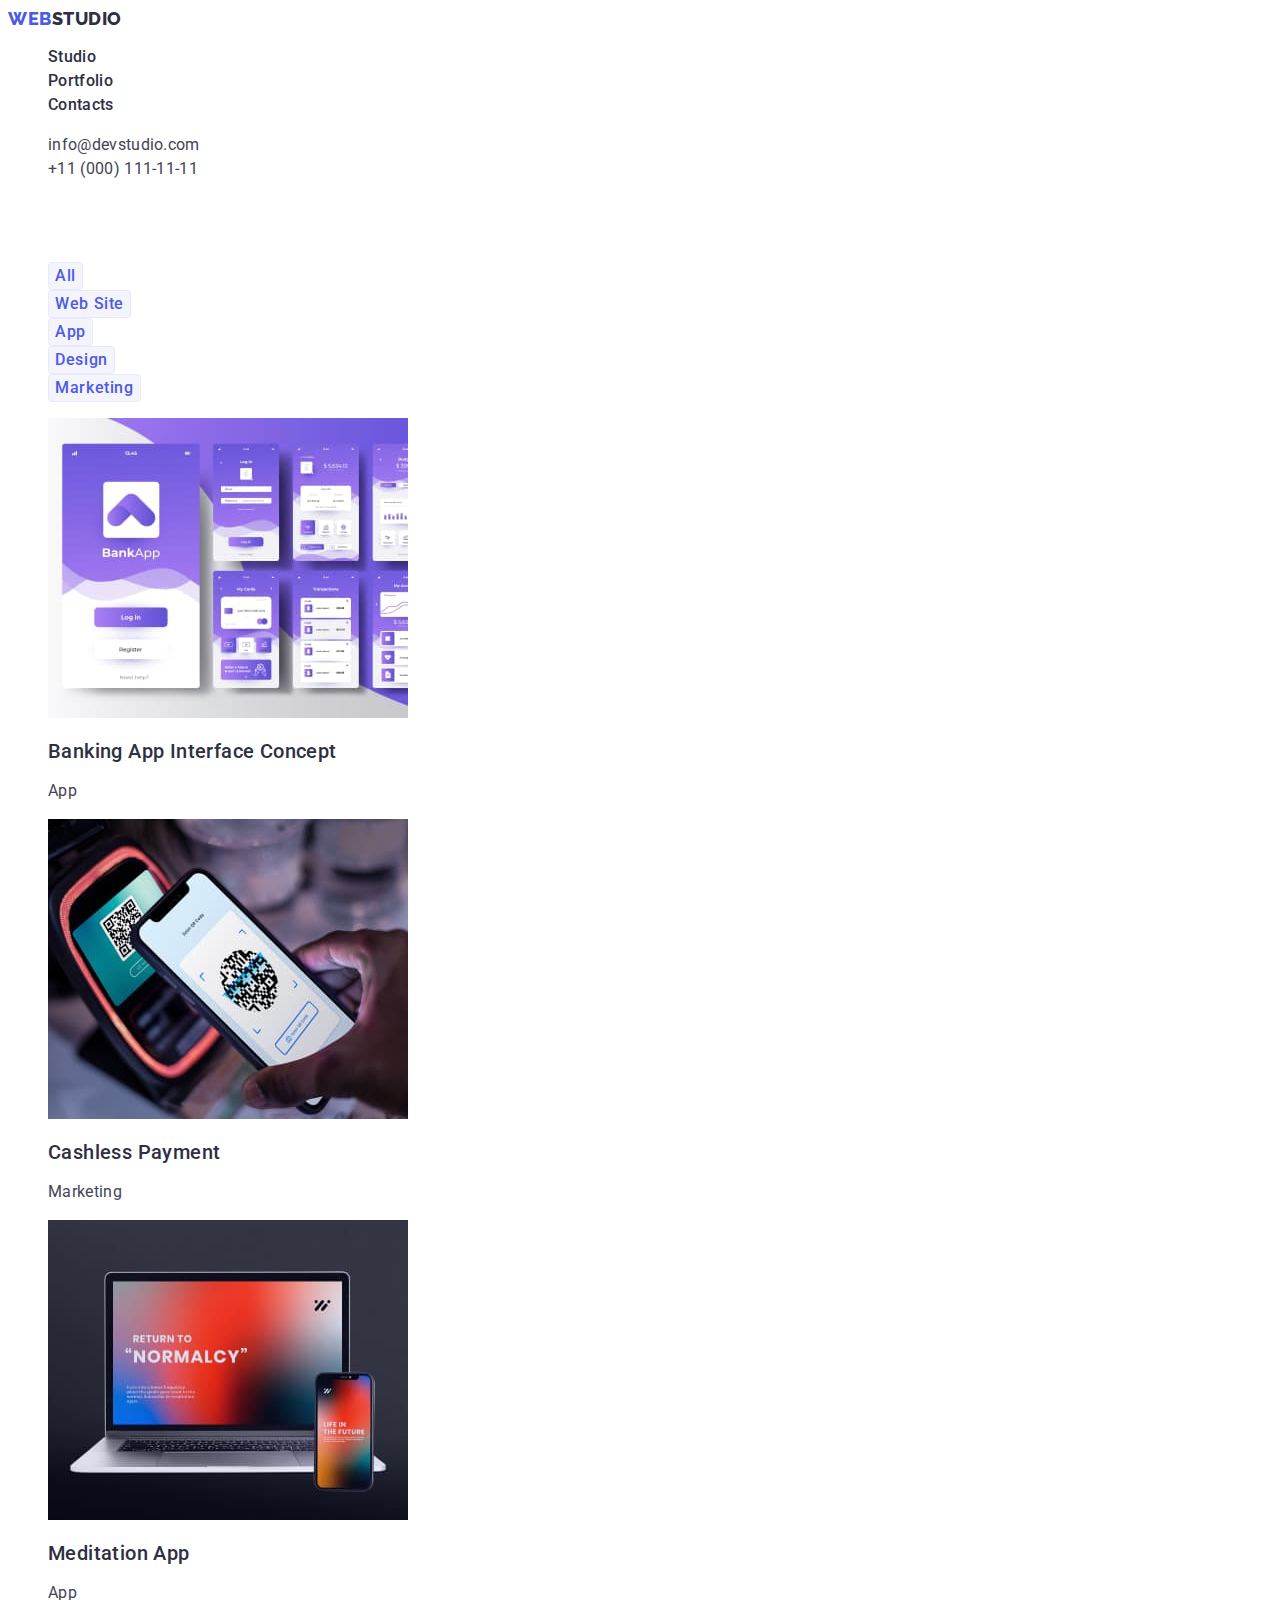
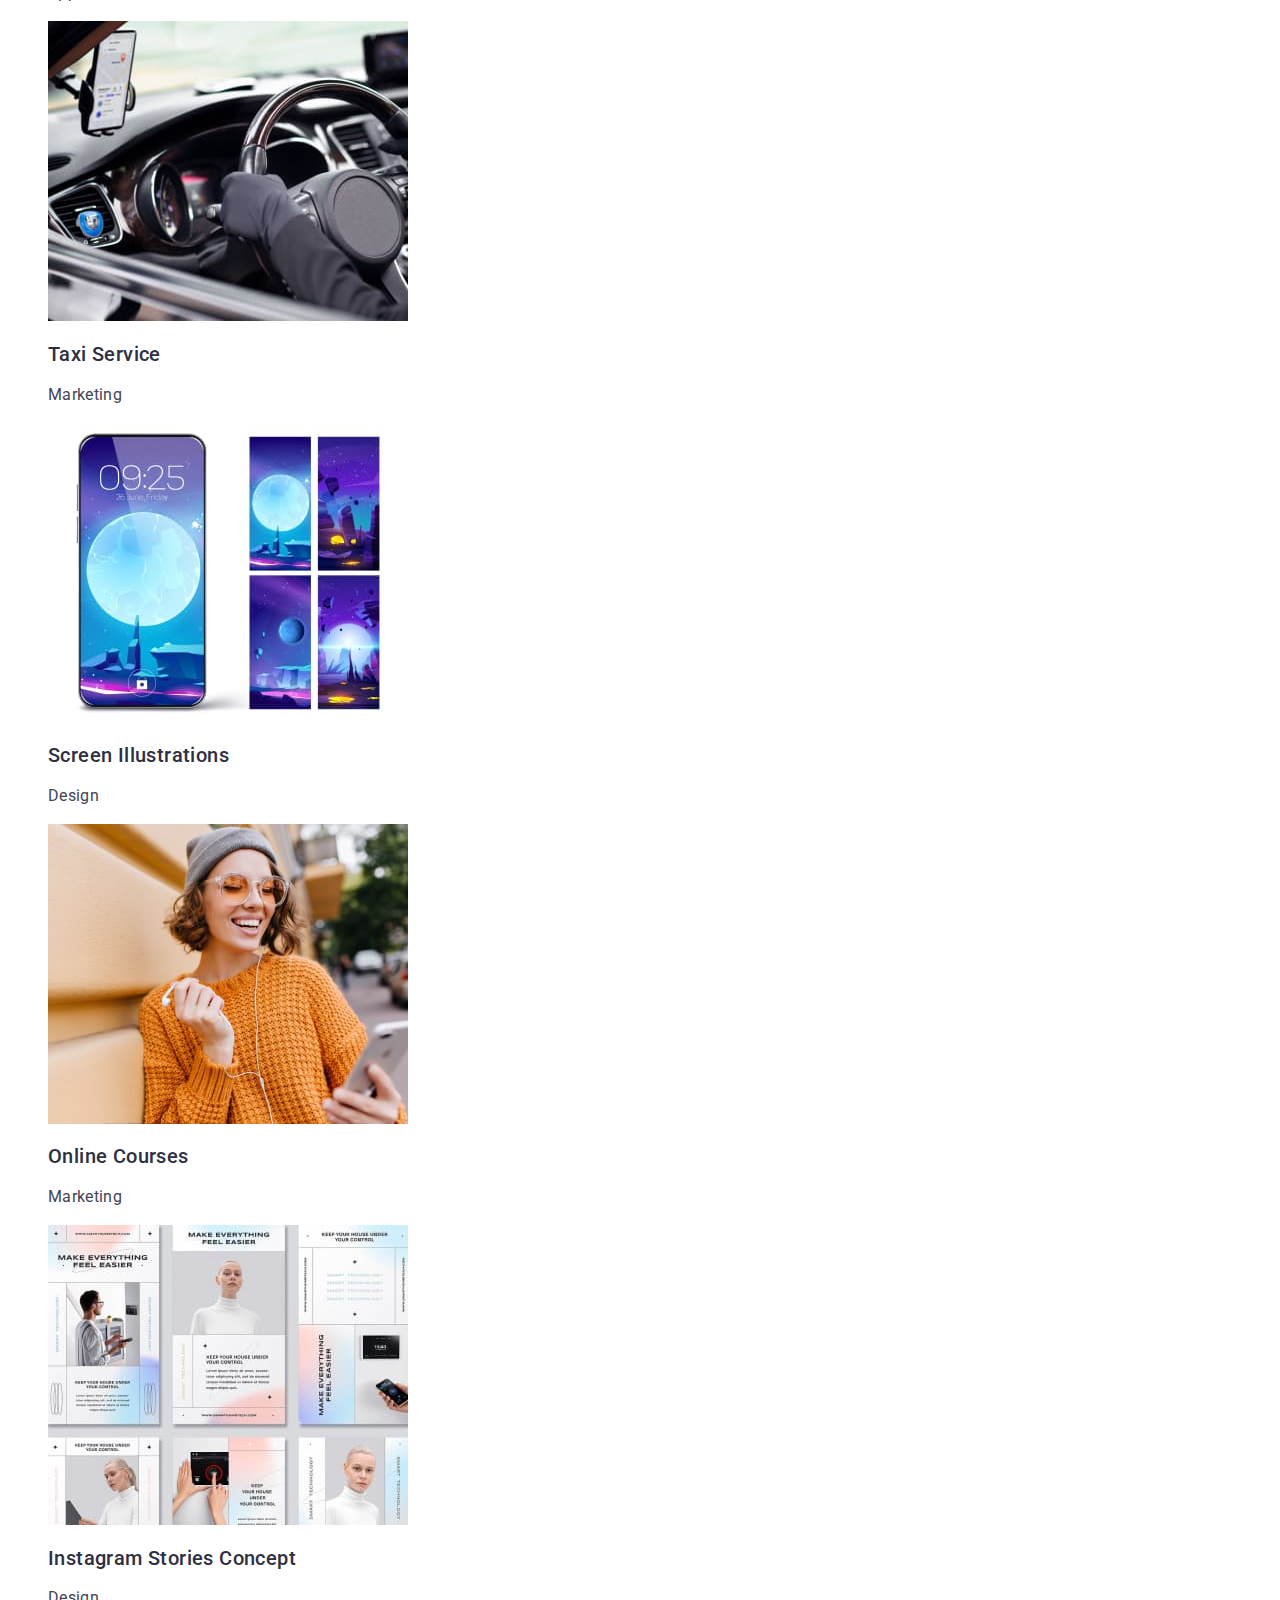
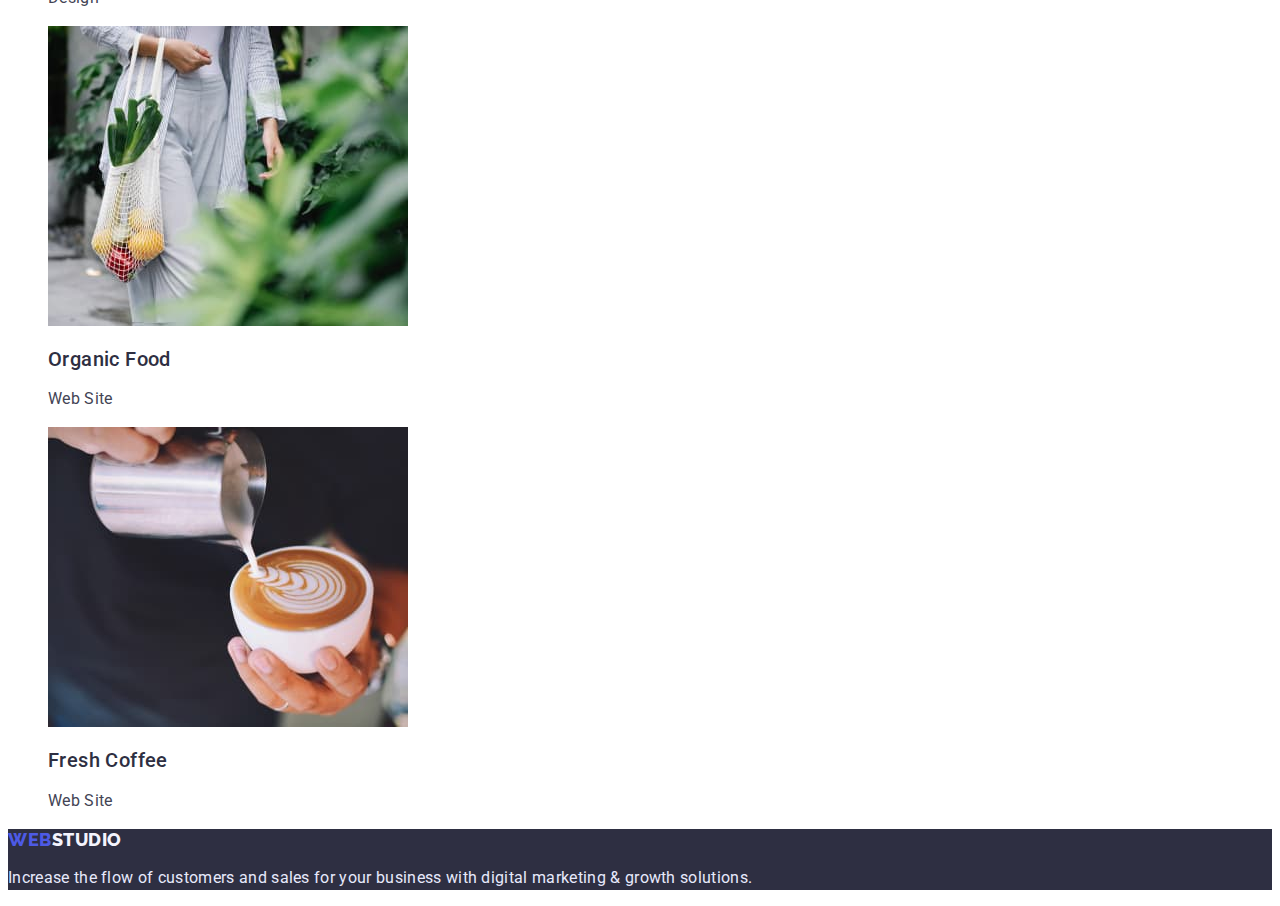
==== portfolio.html @ 78c61ed7 "Initial commit" ====
<!DOCTYPE html>
<html lang="en">
  <head>
    <meta charset="UTF-8" />
    <meta http-equiv="X-UA-Compatible" content="IE=edge" />
    <meta name="viewport" content="width=device-width, initial-scale=1.0" />
    <link rel="preconnect" href="https://fonts.googleapis.com" />
    <link rel="preconnect" href="https://fonts.gstatic.com" crossorigin />
    <link
      href="https://fonts.googleapis.com/css2?family=Raleway:wght@800&family=Roboto:wght@400;500;700;900&display=swap"
      rel="stylesheet"
    />
    <title>Portfolio</title>
    <link rel="stylesheet" href="./css/styles.css" />
  </head>
  <body>
    <!-- header -->
    <header class="header">
      <nav class="header-nav">
        <a href="./index.html" class="header-logo link">
          Web<span class="logo-web">Studio</span>
        </a>

        <ul class="header-list list">
          <li class="header-item">
            <a href="./index.html" class="header-link link">Studio</a>
          </li>

          <li class="header-item">
            <a href="./portfolio.html" class="header-link link">Portfolio</a>
          </li>

          <li class="header-item">
            <a href="" class="header-link link">Contacts</a>
          </li>
        </ul>
      </nav>

      <address class="header-address">
        <ul class="header-adderess-list list">
          <li class="header-adderess-item">
            <a href="mailto:info@devstudio.com" class="header-address-link link"
              >info@devstudio.com</a
            >
          </li>

          <li class="header-adder-item">
            <a href="tel:+110001111111" class="header-address-link link"
              >+11 (000) 111-11-11</a
            >
          </li>
        </ul>
      </address>
    </header>

    <!-- main -->
    <main>
      <section class=".portfolio">
        <h1 class="portfolio-title">Portfolio</h1>
        <ul class="filters-items list">
          <li class="filters-item">
            <button type="button" class="filters-btn">All</button>
          </li>
          <li class="filters-item">
            <button type="button" class="filters-btn">Web Site</button>
          </li>
          <li class="filters-item">
            <button type="button" class="filters-btn">App</button>
          </li>
          <li class="filters-item">
            <button type="button" class="filters-btn">Design</button>
          </li>
          <li class="filters-item">
            <button type="button" class="filters-btn">Marketing</button>
          </li>
        </ul>

        <ul class="exemple-items list">
          <li class="exemple-item">
            <a href="#" class="exemple-link link"
              ><img
                src="./images/portfolio/1.jpg"
                alt="Banking App"
                width="360"
                height="300"
              />
              <h2 class="exemple-subtite">Banking App Interface Concept</h2>
              <p class="exemple-text">App</p>
            </a>
          </li>
          <li class="exemple-item">
            <a href="#" class="exemple-link link"
              ><img
                src="./images/portfolio/2.jpg"
                alt="Cashless Payment"
                width="360"
                height="300"
              />
              <h2 class="exemple-subtite">Cashless Payment</h2>
              <p class="exemple-text">Marketing</p>
            </a>
          </li>
          <li class="exemple-item">
            <a href="#" class="exemple-link link"
              ><img
                src="./images/portfolio/3.jpg"
                alt="Meditation App"
                width="360"
                height="300"
              />
              <h2 class="exemple-subtite">Meditation App</h2>
              <p class="exemple-text">App</p>
            </a>
          </li>
          <li class="exemple-item">
            <a href="#" class="exemple-link link"
              ><img
                src="./images/portfolio/4.jpg"
                alt="Taxi Service"
                width="360"
                height="300"
              />
              <h2 class="exemple-subtite">Taxi Service</h2>
              <p class="exemple-text">Marketing</p>
            </a>
          </li>
          <li class="exemple-item">
            <a href="#" class="exemple-link link"
              ><img
                src="./images/portfolio/5.jpg"
                alt="Screen Illustrations"
                width="360"
                height="300"
              />
              <h2 class="exemple-subtite">Screen Illustrations</h2>
              <p class="exemple-text">Design</p>
            </a>
          </li>
          <li class="exemple-item">
            <a href="#" class="exemple-link link"
              ><img
                src="./images/portfolio/6.jpg"
                alt="Online Courses"
                width="360"
                height="300"
              />
              <h2 class="exemple-subtite">Online Courses</h2>
              <p class="exemple-text">Marketing</p>
            </a>
          </li>
          <li>
            <a href="#" class="exemple-link link">
              <img
                src="./images/portfolio/7.jpg"
                alt="Instagram Stories Concept"
                width="360"
                height="300"
              />
              <h2 class="exemple-subtite">Instagram Stories Concept</h2>
              <p class="exemple-text">Design</p>
            </a>
          </li>
          <li class="exemple-item">
            <a href="#" class="exemple-link link"
              ><img
                src="./images/portfolio/8.jpg"
                alt="Organic Food"
                width="360"
                height="300"
              />
              <h2 class="exemple-subtite">Organic Food</h2>
              <p class="exemple-text">Web Site</p>
            </a>
          </li>
          <li class="exemple-item">
            <a href="#" class="exemple-link link"
              ><img
                src="./images/portfolio/9.jpg"
                alt="Fresh Coffee"
                width="360"
                height="300"
              />
              <h2 class="exemple-subtite">Fresh Coffee</h2>
              <p class="exemple-text">Web Site</p>
            </a>
          </li>
        </ul>
      </section>
    </main>

    <!-- footer -->
    <footer class="footer">
      <a href="./index.html" class="footer-logo link">
        Web <span class="footer-logo-studio">Studio</span>
      </a>
      <p class="footer-text">
        Increase the flow of customers and sales for your business with digital
        marketing & growth solutions.
      </p>
    </footer>
  </body>
</html>
---- css/styles.css ----
:root {
  --color-iris: #4d5ae5ff;
  --color-ocean: #404bbfff;
  --color-navy-blue: #2e2f42ff;
  --color-green: #31d0aaff;
  --color-slate: #434455ff;
  --color-light-slate: #8e8f99ff;
  --color-cornflower: #e7e9fcff;
  --color-cloud: #f4f4fdff;
  --color-navy-blue-modal: #2e2f4266;
  --color-grey: #2e2f42b3;
  --color-white: #ffffff;
}

body {
  background-color: var(--color-white);
  font-family: "Roboto", sans-serif;
  color: var(--color-slate);
}

.list {
  list-style: none;
}

.link {
  text-decoration: none;
}

/* ---------------------------------HEADER-------------------------------- */

.header-logo {
  font-family: "Raleway", sans-serif;
  font-weight: 800;
  font-size: 18px;
  line-height: 1.17;
  display: flex;
  align-items: center;
  letter-spacing: 0.03em;
  text-transform: uppercase;
  color: var(--color-iris);
}

.logo-web {
  color: var(--color-navy-blue);
}

.header-link {
  font-weight: 500;
  font-size: 16px;
  line-height: 1.5;
  letter-spacing: 0.02em;
  color: var(--color-navy-blue);
}

.header-link:hover,
.header-link:focus {
  color: var(--color-ocean);
}

.header-address {
  font-style: normal;
}

.header-address-link {
  font-size: 16px;
  line-height: 1.5;
  letter-spacing: 0.02em;
  color: var(--color-slate);
}

.header-address-link:hover,
.header-address-link:focus {
  color: var(--color-ocean);
}

/* ---------------------------------HERO-------------------------------- */
.hero {
  background-color: var(--color-navy-blue);
}

.hero-title {
  font-size: 56px;
  line-height: 1.07;
  text-align: center;
  letter-spacing: 0.02em;
  color: var(--color-white);
}

.hero-btn {
  font-family: inherit;
  font-weight: 500;
  font-size: 16px;
  line-height: 1.5;
  display: flex;
  align-items: center;
  letter-spacing: 0.04em;
  color: var(--color-white);
  background-color: var(--color-iris);
  cursor: pointer;
}

.hero-btn:hover,
.hero-btn:focus {
  background-color: var(--color-ocean);
}

/* ---------------------------------SECTION1 OPTION-------------------------------- */
.option-title {
  visibility: hidden;
}

.option-subtitle {
  font-weight: 500;
  font-size: 20px;
  line-height: 1.2;
  letter-spacing: 0.02em;
  color: var(--color-navy-blue);
}

.option-text {
  font-size: 16px;
  line-height: 1.5;
  letter-spacing: 0.02em;
}

/* ---------------------------------SECTION2 WORKS-------------------------------- */
.works-title {
  font-size: 36px;
  line-height: 1.11;
  text-align: center;
  letter-spacing: 0.02em;
  text-transform: capitalize;
  color: var(--color-navy-blue);
}

/* ---------------------------------SECTION3 TEAM -------------------------------- */
.team {
  background-color: var(--color-cloud);
}

.team-item {
  background-color: var(--color-white);
}

.team-title {
  font-size: 36px;
  line-height: 1.11;
  text-align: center;
  letter-spacing: 0.02em;
  text-transform: capitalize;
  color: var(--color-navy-blue);
}

.team-subtitle {
  font-weight: 500;
  font-size: 20px;
  line-height: 1.2;
  letter-spacing: 0.02em;
  color: var(--color-navy-blue);
}

.team-text {
  font-size: 16px;
  line-height: 1.5;
  letter-spacing: 0.02em;
}

/* ---------------------------------FOOTER-------------------------------- */
.footer {
  background-color: var(--color-navy-blue);
}

.footer-logo {
  font-family: "Raleway", sans-serif;
  font-weight: 800;
  font-size: 18px;
  line-height: 1.17;
  display: flex;
  align-items: center;
  letter-spacing: 0.03em;
  text-transform: uppercase;
  color: var(--color-iris);
}

.footer-logo-studio {
  color: var(--color-cloud);
}

.footer-text {
  font-size: 16px;
  line-height: 1.5;
  letter-spacing: 0.02em;
  color: var(--color-cornflower);
}

/* ---------------------------------PORTFOLIO-------------------------------- */
.portfolio-title {
  visibility: hidden;
}

/* ---------------------------------PORTFOLIO FILTERS-------------------------------- */
.filters-btn {
  font-family: inherit;
  font-weight: 500;
  font-size: 16px;
  line-height: 1.5;
  display: flex;
  align-items: center;
  text-align: center;
  letter-spacing: 0.04em;
  color: var(--color-iris);
  background: var(--color-cloud);
  border: 1px solid var(--color-cornflower);
  border-radius: 4px;
  cursor: pointer;
}

.filters-btn:hover,
.filters-btn:focus {
  color: var(--color-white);
  background: var(--color-ocean);
}

/* ---------------------------------PORTFOLIO EXEMPLE-------------------------------- */
.exemple-subtite {
  font-weight: 500;
  font-size: 20px;
  line-height: 1.2;
  letter-spacing: 0.02em;
  color: var(--color-navy-blue);
}

.exemple-text {
  font-size: 16px;
  line-height: 1.5;
  letter-spacing: 0.02em;
  color: var(--color-slate);
}
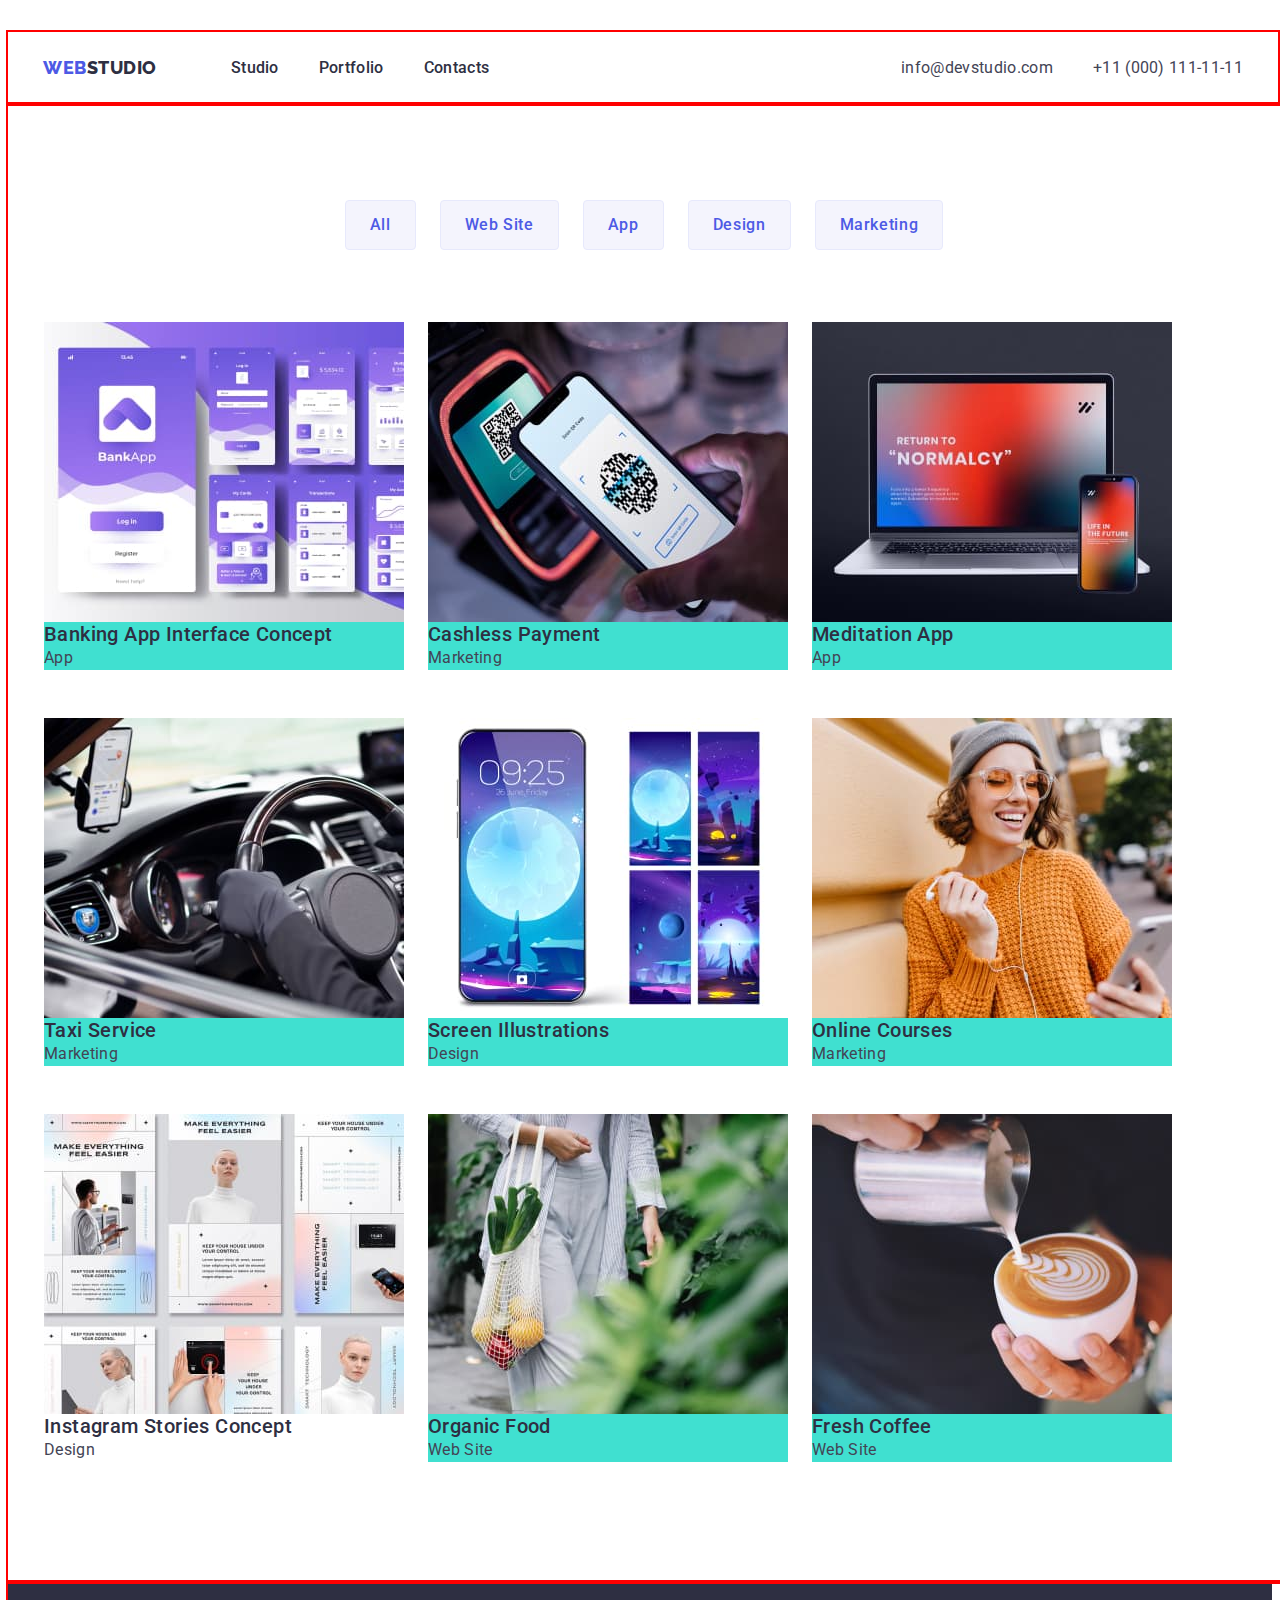
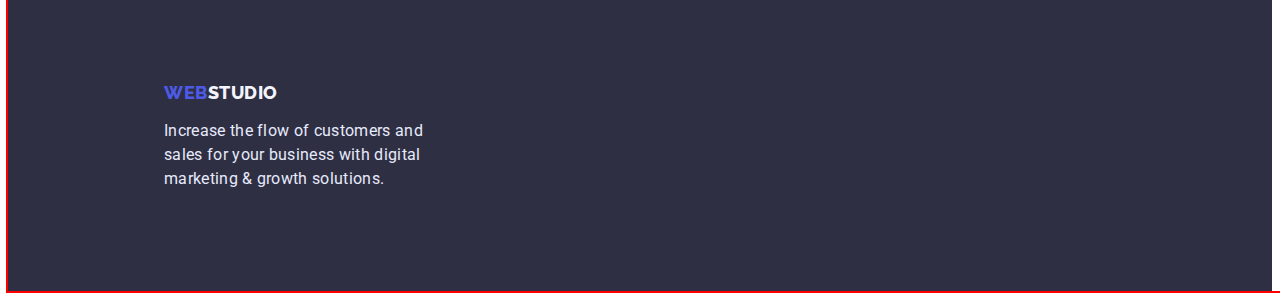
==== commit 9eca3e06: "version 1 part 1" ====
--- a/portfolio.html
+++ b/portfolio.html
@@ -10,72 +10,84 @@
       href="https://fonts.googleapis.com/css2?family=Raleway:wght@800&family=Roboto:wght@400;500;700;900&display=swap"
       rel="stylesheet"
     />
+    <link
+      rel="stylesheet"
+      href="https://cdnjs.cloudflare.com/ajax/libs/modern-normalize/1.1.0/modern-normalize.min.css"
+      integrity="sha512-wpPYUAdjBVSE4KJnH1VR1HeZfpl1ub8YT/NKx4PuQ5NmX2tKuGu6U/JRp5y+Y8XG2tV+wKQpNHVUX03MfMFn9Q=="
+      crossorigin="anonymous"
+      referrerpolicy="no-referrer"
+    />
     <title>Portfolio</title>
     <link rel="stylesheet" href="./css/styles.css" />
   </head>
   <body>
     <!-- header -->
     <header class="header">
-      <nav class="header-nav">
-        <a href="./index.html" class="header-logo link">
-          Web<span class="logo-web">Studio</span>
-        </a>
-
-        <ul class="header-list list">
-          <li class="header-item">
-            <a href="./index.html" class="header-link link">Studio</a>
-          </li>
-
-          <li class="header-item">
-            <a href="./portfolio.html" class="header-link link">Portfolio</a>
-          </li>
-
-          <li class="header-item">
-            <a href="" class="header-link link">Contacts</a>
-          </li>
-        </ul>
-      </nav>
-
-      <address class="header-address">
-        <ul class="header-adderess-list list">
-          <li class="header-adderess-item">
-            <a href="mailto:info@devstudio.com" class="header-address-link link"
-              >info@devstudio.com</a
-            >
-          </li>
-
-          <li class="header-adder-item">
-            <a href="tel:+110001111111" class="header-address-link link"
-              >+11 (000) 111-11-11</a
-            >
-          </li>
-        </ul>
-      </address>
+      <div class="header-container container">
+        <nav class="header-nav">
+          <a href="./index.html" class="header-logo link">
+            Web<span class="logo-web">Studio</span>
+          </a>
+
+          <ul class="header-list list">
+            <li class="header-item">
+              <a href="./index.html" class="header-link link">Studio</a>
+            </li>
+
+            <li class="header-item">
+              <a href="./portfolio.html" class="header-link link">Portfolio</a>
+            </li>
+
+            <li class="header-item">
+              <a href="" class="header-link link">Contacts</a>
+            </li>
+          </ul>
+        </nav>
+
+        <address class="header-address">
+          <ul class="header-adderess-list list">
+            <li class="header-adderess-item">
+              <a
+                href="mailto:info@devstudio.com"
+                class="header-address-link link"
+                >info@devstudio.com</a
+              >
+            </li>
+
+            <li class="header-adder-item">
+              <a href="tel:+110001111111" class="header-address-link link"
+                >+11 (000) 111-11-11</a
+              >
+            </li>
+          </ul>
+        </address>
+      </div>
     </header>
 
     <!-- main -->
     <main>
       <section class=".portfolio">
-        <h1 class="portfolio-title">Portfolio</h1>
-        <ul class="filters-items list">
-          <li class="filters-item">
-            <button type="button" class="filters-btn">All</button>
-          </li>
-          <li class="filters-item">
-            <button type="button" class="filters-btn">Web Site</button>
-          </li>
-          <li class="filters-item">
-            <button type="button" class="filters-btn">App</button>
-          </li>
-          <li class="filters-item">
-            <button type="button" class="filters-btn">Design</button>
-          </li>
-          <li class="filters-item">
-            <button type="button" class="filters-btn">Marketing</button>
-          </li>
-        </ul>
-
-        <ul class="exemple-items list">
+        <div class="portfolio-container container">
+          <h1 class="portfolio-title">Portfolio</h1>
+          <ul class="filters-list list">
+            <li class="filters-item">
+              <button type="button" class="filters-btn">All</button>
+            </li>
+            <li class="filters-item">
+              <button type="button" class="filters-btn">Web Site</button>
+            </li>
+            <li class="filters-item">
+              <button type="button" class="filters-btn">App</button>
+            </li>
+            <li class="filters-item">
+              <button type="button" class="filters-btn">Design</button>
+            </li>
+            <li class="filters-item">
+              <button type="button" class="filters-btn">Marketing</button>
+            </li>
+          </ul>
+        
+        <ul class="exemple-list list">
           <li class="exemple-item">
             <a href="#" class="exemple-link link"
               ><img
@@ -185,18 +197,21 @@
             </a>
           </li>
         </ul>
+      </div>
       </section>
     </main>
 
     <!-- footer -->
     <footer class="footer">
-      <a href="./index.html" class="footer-logo link">
-        Web <span class="footer-logo-studio">Studio</span>
-      </a>
-      <p class="footer-text">
-        Increase the flow of customers and sales for your business with digital
-        marketing & growth solutions.
-      </p>
+      <div class="footer-container container">
+        <a href="./index.html" class="footer-logo link">
+          Web <span class="footer-logo-studio">Studio</span>
+        </a>
+        <p class="footer-text">
+          Increase the flow of customers and sales for your business with
+          digital marketing & growth solutions.
+        </p>
+      </div>
     </footer>
   </body>
 </html>
--- a/css/styles.css
+++ b/css/styles.css
@@ -12,6 +12,23 @@
   --color-white: #ffffff;
 }
 
+p,
+h1,
+h2,
+h3,
+h4,
+h5,
+h6 {
+  margin: 0;
+}
+
+ul {
+  margin: 0;
+  padding-left: 0;
+}
+img {
+  display: block;
+}
 body {
   background-color: var(--color-white);
   font-family: "Roboto", sans-serif;
@@ -25,9 +42,27 @@
 .link {
   text-decoration: none;
 }
+.container {
+  width: 1200px;
+  padding: 0 36px;
+  margin: 0 auto;
+  outline: 2px solid red;
+}
 
 /* ---------------------------------HEADER-------------------------------- */
-
+.header {
+  padding-top: 24px;
+}
+
+.header-container {
+  display: flex;
+  align-items: center;
+  padding: 24px 35px;
+}
+
+.header-nav {
+  display: flex;
+}
 .header-logo {
   font-family: "Raleway", sans-serif;
   font-weight: 800;
@@ -38,10 +73,16 @@
   letter-spacing: 0.03em;
   text-transform: uppercase;
   color: var(--color-iris);
+  margin-right: 74px;
 }
 
 .logo-web {
   color: var(--color-navy-blue);
+}
+
+.header-list {
+  display: flex;
+  gap: 40px;
 }
 
 .header-link {
@@ -59,6 +100,12 @@
 
 .header-address {
   font-style: normal;
+  margin-left: auto;
+}
+
+.header-adderess-list {
+  display: flex;
+  gap: 40px;
 }
 
 .header-address-link {
@@ -79,11 +126,13 @@
 }
 
 .hero-title {
+  max-width: 496px;
   font-size: 56px;
   line-height: 1.07;
-  text-align: center;
   letter-spacing: 0.02em;
   color: var(--color-white);
+  text-align: center;
+  margin: 0 auto;
 }
 
 .hero-btn {
@@ -91,8 +140,6 @@
   font-weight: 500;
   font-size: 16px;
   line-height: 1.5;
-  display: flex;
-  align-items: center;
   letter-spacing: 0.04em;
   color: var(--color-white);
   background-color: var(--color-iris);
@@ -105,16 +152,26 @@
 }
 
 /* ---------------------------------SECTION1 OPTION-------------------------------- */
+.option-container {
+  padding: 120px 36px;
+}
 .option-title {
-  visibility: hidden;
-}
-
+  display: none;
+}
+.option-list {
+  display: flex;
+  gap: 24px;
+}
+.option-item {
+  width: calc((100%-72) / 4);
+}
 .option-subtitle {
   font-weight: 500;
   font-size: 20px;
   line-height: 1.2;
   letter-spacing: 0.02em;
   color: var(--color-navy-blue);
+  padding-bottom: 8px;
 }
 
 .option-text {
@@ -124,6 +181,9 @@
 }
 
 /* ---------------------------------SECTION2 WORKS-------------------------------- */
+.works-container {
+  padding-bottom: 120px;
+}
 .works-title {
   font-size: 36px;
   line-height: 1.11;
@@ -131,6 +191,12 @@
   letter-spacing: 0.02em;
   text-transform: capitalize;
   color: var(--color-navy-blue);
+  padding-bottom: 72px;
+}
+
+.works-list {
+  display: flex;
+  gap: 24px;
 }
 
 /* ---------------------------------SECTION3 TEAM -------------------------------- */
@@ -138,8 +204,8 @@
   background-color: var(--color-cloud);
 }
 
-.team-item {
-  background-color: var(--color-white);
+.team-container {
+  padding: 120px 36px;
 }
 
 .team-title {
@@ -149,6 +215,22 @@
   letter-spacing: 0.02em;
   text-transform: capitalize;
   color: var(--color-navy-blue);
+  margin-bottom: 72px;
+}
+
+.team-list {
+  display: flex;
+  gap: 24px;
+}
+
+.team-item {
+  width: calc((100%-72px) / 4);
+  background-color: var(--color-white);
+}
+
+.team-item > .info {
+  padding: 32px 16px;
+  text-align: center;
 }
 
 .team-subtitle {
@@ -157,6 +239,7 @@
   line-height: 1.2;
   letter-spacing: 0.02em;
   color: var(--color-navy-blue);
+  margin-bottom: 8px;
 }
 
 .team-text {
@@ -168,6 +251,9 @@
 /* ---------------------------------FOOTER-------------------------------- */
 .footer {
   background-color: var(--color-navy-blue);
+}
+.footer-container {
+  padding: 100px 156px;
 }
 
 .footer-logo {
@@ -180,6 +266,7 @@
   letter-spacing: 0.03em;
   text-transform: uppercase;
   color: var(--color-iris);
+  margin-bottom: 16px;
 }
 
 .footer-logo-studio {
@@ -191,21 +278,31 @@
   line-height: 1.5;
   letter-spacing: 0.02em;
   color: var(--color-cornflower);
-}
-
+  width: 264px;
+}
 /* ---------------------------------PORTFOLIO-------------------------------- */
 .portfolio-title {
-  visibility: hidden;
+  display: none;
 }
 
 /* ---------------------------------PORTFOLIO FILTERS-------------------------------- */
+.portfolio-container{
+  padding: 96px 36px 120px;
+}
+
+.filters-list{
+  display: flex;
+  gap: 24px;
+  justify-content: center;
+  margin-bottom: 72px;
+}
+
 .filters-btn {
   font-family: inherit;
   font-weight: 500;
   font-size: 16px;
   line-height: 1.5;
-  display: flex;
-  align-items: center;
+  padding: 12px 24px;
   text-align: center;
   letter-spacing: 0.04em;
   color: var(--color-iris);
@@ -222,6 +319,18 @@
 }
 
 /* ---------------------------------PORTFOLIO EXEMPLE-------------------------------- */
+.exemple-list{
+  display: flex;
+  flex-wrap: wrap;
+  gap: 48px 24px;
+}
+
+.exemple-item{
+  width: calc((100%-48px)/3);
+  background-color: turquoise;
+
+}
+
 .exemple-subtite {
   font-weight: 500;
   font-size: 20px;
@@ -235,4 +344,4 @@
   line-height: 1.5;
   letter-spacing: 0.02em;
   color: var(--color-slate);
-}
+}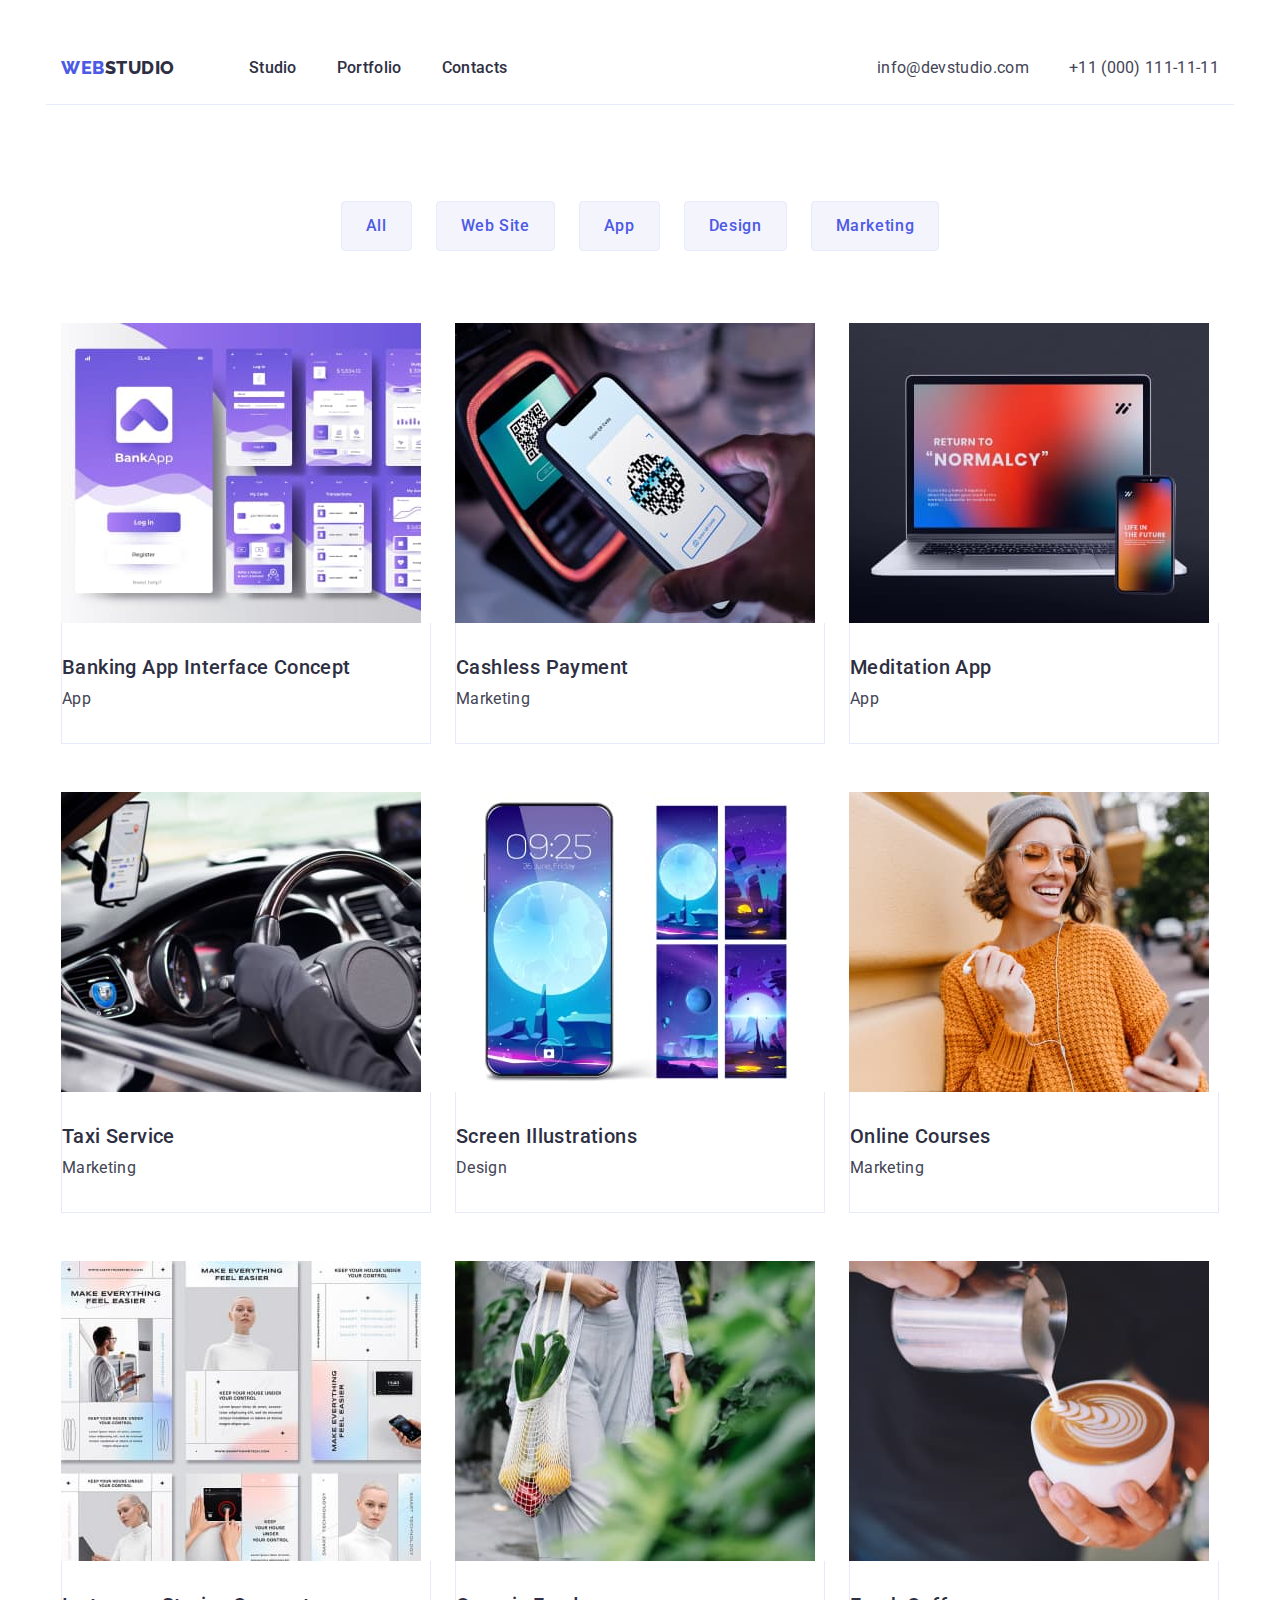
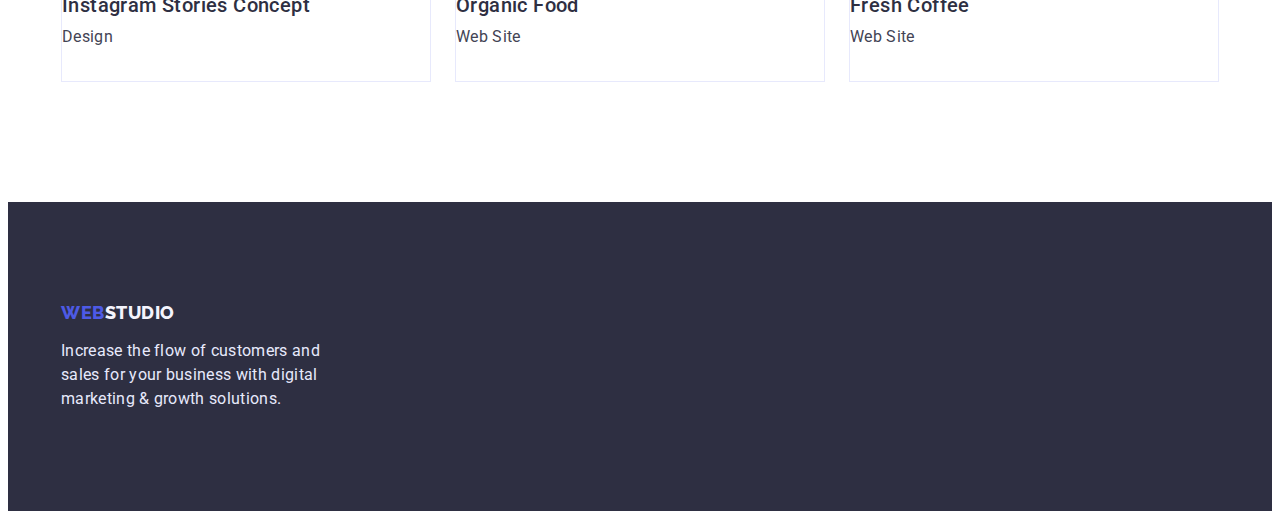
==== commit f6c6d4a8: "version 1 part 2" ====
--- a/portfolio.html
+++ b/portfolio.html
@@ -66,8 +66,8 @@
 
     <!-- main -->
     <main>
-      <section class=".portfolio">
-        <div class="portfolio-container container">
+      <section class="portfolio">
+        <div class="portfolio-container section container">
           <h1 class="portfolio-title">Portfolio</h1>
           <ul class="filters-list list">
             <li class="filters-item">
@@ -86,118 +86,136 @@
               <button type="button" class="filters-btn">Marketing</button>
             </li>
           </ul>
-        
-        <ul class="exemple-list list">
-          <li class="exemple-item">
-            <a href="#" class="exemple-link link"
-              ><img
-                src="./images/portfolio/1.jpg"
-                alt="Banking App"
-                width="360"
-                height="300"
-              />
-              <h2 class="exemple-subtite">Banking App Interface Concept</h2>
-              <p class="exemple-text">App</p>
-            </a>
-          </li>
-          <li class="exemple-item">
-            <a href="#" class="exemple-link link"
-              ><img
-                src="./images/portfolio/2.jpg"
-                alt="Cashless Payment"
-                width="360"
-                height="300"
-              />
-              <h2 class="exemple-subtite">Cashless Payment</h2>
-              <p class="exemple-text">Marketing</p>
-            </a>
-          </li>
-          <li class="exemple-item">
-            <a href="#" class="exemple-link link"
-              ><img
-                src="./images/portfolio/3.jpg"
-                alt="Meditation App"
-                width="360"
-                height="300"
-              />
-              <h2 class="exemple-subtite">Meditation App</h2>
-              <p class="exemple-text">App</p>
-            </a>
-          </li>
-          <li class="exemple-item">
-            <a href="#" class="exemple-link link"
-              ><img
-                src="./images/portfolio/4.jpg"
-                alt="Taxi Service"
-                width="360"
-                height="300"
-              />
-              <h2 class="exemple-subtite">Taxi Service</h2>
-              <p class="exemple-text">Marketing</p>
-            </a>
-          </li>
-          <li class="exemple-item">
-            <a href="#" class="exemple-link link"
-              ><img
-                src="./images/portfolio/5.jpg"
-                alt="Screen Illustrations"
-                width="360"
-                height="300"
-              />
-              <h2 class="exemple-subtite">Screen Illustrations</h2>
-              <p class="exemple-text">Design</p>
-            </a>
-          </li>
-          <li class="exemple-item">
-            <a href="#" class="exemple-link link"
-              ><img
-                src="./images/portfolio/6.jpg"
-                alt="Online Courses"
-                width="360"
-                height="300"
-              />
-              <h2 class="exemple-subtite">Online Courses</h2>
-              <p class="exemple-text">Marketing</p>
-            </a>
-          </li>
-          <li>
-            <a href="#" class="exemple-link link">
-              <img
-                src="./images/portfolio/7.jpg"
-                alt="Instagram Stories Concept"
-                width="360"
-                height="300"
-              />
-              <h2 class="exemple-subtite">Instagram Stories Concept</h2>
-              <p class="exemple-text">Design</p>
-            </a>
-          </li>
-          <li class="exemple-item">
-            <a href="#" class="exemple-link link"
-              ><img
-                src="./images/portfolio/8.jpg"
-                alt="Organic Food"
-                width="360"
-                height="300"
-              />
-              <h2 class="exemple-subtite">Organic Food</h2>
-              <p class="exemple-text">Web Site</p>
-            </a>
-          </li>
-          <li class="exemple-item">
-            <a href="#" class="exemple-link link"
-              ><img
-                src="./images/portfolio/9.jpg"
-                alt="Fresh Coffee"
-                width="360"
-                height="300"
-              />
-              <h2 class="exemple-subtite">Fresh Coffee</h2>
-              <p class="exemple-text">Web Site</p>
-            </a>
-          </li>
-        </ul>
-      </div>
+
+          <ul class="exemple-list list">
+            <li class="exemple-item">
+              <a href="#" class="exemple-link link"
+                ><img
+                  src="./images/portfolio/1.jpg"
+                  alt="Banking App"
+                  width="360"
+                  height="300"
+                />
+                <div class="card-tumb">
+                  <h2 class="exemple-subtite">Banking App Interface Concept</h2>
+                  <p class="exemple-text">App</p>
+                </div>
+              </a>
+            </li>
+            <li class="exemple-item">
+              <a href="#" class="exemple-link link"
+                ><img
+                  src="./images/portfolio/2.jpg"
+                  alt="Cashless Payment"
+                  width="360"
+                  height="300"
+                />
+                <div class="card-tumb">
+                  <h2 class="exemple-subtite">Cashless Payment</h2>
+                  <p class="exemple-text">Marketing</p>
+                </div>
+              </a>
+            </li>
+            <li class="exemple-item">
+              <a href="#" class="exemple-link link"
+                ><img
+                  src="./images/portfolio/3.jpg"
+                  alt="Meditation App"
+                  width="360"
+                  height="300"
+                />
+                <div class="card-tumb">
+                  <h2 class="exemple-subtite">Meditation App</h2>
+                  <p class="exemple-text">App</p>
+                </div>
+              </a>
+            </li>
+            <li class="exemple-item">
+              <a href="#" class="exemple-link link"
+                ><img
+                  src="./images/portfolio/4.jpg"
+                  alt="Taxi Service"
+                  width="360"
+                  height="300"
+                />
+                <div class="card-tumb">
+                  <h2 class="exemple-subtite">Taxi Service</h2>
+                  <p class="exemple-text">Marketing</p>
+                </div>
+              </a>
+            </li>
+            <li class="exemple-item">
+              <a href="#" class="exemple-link link"
+                ><img
+                  src="./images/portfolio/5.jpg"
+                  alt="Screen Illustrations"
+                  width="360"
+                  height="300"
+                />
+                <div class="card-tumb">
+                  <h2 class="exemple-subtite">Screen Illustrations</h2>
+                  <p class="exemple-text">Design</p>
+                </div>
+              </a>
+            </li>
+            <li class="exemple-item">
+              <a href="#" class="exemple-link link"
+                ><img
+                  src="./images/portfolio/6.jpg"
+                  alt="Online Courses"
+                  width="360"
+                  height="300"
+                />
+                <div class="card-tumb">
+                  <h2 class="exemple-subtite">Online Courses</h2>
+                  <p class="exemple-text">Marketing</p>
+                </div>
+              </a>
+            </li>
+            <li class="exemple-item">
+              <a href="#" class="exemple-link link">
+                <img
+                  src="./images/portfolio/7.jpg"
+                  alt="Instagram Stories Concept"
+                  width="360"
+                  height="300"
+                />
+                <div class="card-tumb">
+                  <h2 class="exemple-subtite">Instagram Stories Concept</h2>
+                  <p class="exemple-text">Design</p>
+                </div>
+              </a>
+            </li>
+            <li class="exemple-item">
+              <a href="#" class="exemple-link link"
+                ><img
+                  src="./images/portfolio/8.jpg"
+                  alt="Organic Food"
+                  width="360"
+                  height="300"
+                />
+                <div class="card-tumb">
+                  <h2 class="exemple-subtite">Organic Food</h2>
+                  <p class="exemple-text">Web Site</p>
+                </div>
+              </a>
+            </li>
+            <li class="exemple-item">
+              <a href="#" class="exemple-link link"
+                ><img
+                  src="./images/portfolio/9.jpg"
+                  alt="Fresh Coffee"
+                  width="360"
+                  height="300"
+                />
+                <div class="card-tumb">
+                  <h2 class="exemple-subtite">Fresh Coffee</h2>
+                  <p class="exemple-text">Web Site</p>
+                </div>
+              </a>
+            </li>
+          </ul>
+        </div>
       </section>
     </main>
 
--- a/css/styles.css
+++ b/css/styles.css
@@ -28,7 +28,14 @@
 }
 img {
   display: block;
-}
+  max-width: 100%;
+  height: auto;
+}
+
+button {
+  display: block;
+}
+
 body {
   background-color: var(--color-white);
   font-family: "Roboto", sans-serif;
@@ -43,10 +50,13 @@
   text-decoration: none;
 }
 .container {
-  width: 1200px;
-  padding: 0 36px;
+  width: 1158px;
+  padding: 0 15px;
   margin: 0 auto;
-  outline: 2px solid red;
+}
+.section {
+  padding-top: 120px;
+  padding-bottom: 120px;
 }
 
 /* ---------------------------------HEADER-------------------------------- */
@@ -57,12 +67,16 @@
 .header-container {
   display: flex;
   align-items: center;
-  padding: 24px 35px;
+  padding-top: 24px;
+  padding-bottom: 24px;
+  border-bottom: 1px solid var(--color-cornflower);
 }
 
 .header-nav {
   display: flex;
-}
+  gap: 74px;
+}
+
 .header-logo {
   font-family: "Raleway", sans-serif;
   font-weight: 800;
@@ -73,7 +87,6 @@
   letter-spacing: 0.03em;
   text-transform: uppercase;
   color: var(--color-iris);
-  margin-right: 74px;
 }
 
 .logo-web {
@@ -123,6 +136,11 @@
 /* ---------------------------------HERO-------------------------------- */
 .hero {
   background-color: var(--color-navy-blue);
+}
+
+.hero-container {
+  padding-top: 188px;
+  padding-bottom: 188px;
 }
 
 .hero-title {
@@ -132,7 +150,7 @@
   letter-spacing: 0.02em;
   color: var(--color-white);
   text-align: center;
-  margin: 0 auto;
+  margin: 0 auto 24px;
 }
 
 .hero-btn {
@@ -143,7 +161,11 @@
   letter-spacing: 0.04em;
   color: var(--color-white);
   background-color: var(--color-iris);
+  box-shadow: 0px 4px 4px rgba(0, 0, 0, 0.15);
+  border-radius: 4px;
   cursor: pointer;
+  padding: 16px 32px;
+  margin: 0 auto;
 }
 
 .hero-btn:hover,
@@ -152,19 +174,19 @@
 }
 
 /* ---------------------------------SECTION1 OPTION-------------------------------- */
-.option-container {
-  padding: 120px 36px;
-}
 .option-title {
   display: none;
 }
+
 .option-list {
   display: flex;
   gap: 24px;
 }
+
 .option-item {
   width: calc((100%-72) / 4);
 }
+
 .option-subtitle {
   font-weight: 500;
   font-size: 20px;
@@ -184,6 +206,7 @@
 .works-container {
   padding-bottom: 120px;
 }
+
 .works-title {
   font-size: 36px;
   line-height: 1.11;
@@ -204,10 +227,6 @@
   background-color: var(--color-cloud);
 }
 
-.team-container {
-  padding: 120px 36px;
-}
-
 .team-title {
   font-size: 36px;
   line-height: 1.11;
@@ -252,8 +271,10 @@
 .footer {
   background-color: var(--color-navy-blue);
 }
+
 .footer-container {
-  padding: 100px 156px;
+  padding-top: 100px;
+  padding-bottom: 100px;
 }
 
 .footer-logo {
@@ -286,11 +307,11 @@
 }
 
 /* ---------------------------------PORTFOLIO FILTERS-------------------------------- */
-.portfolio-container{
-  padding: 96px 36px 120px;
-}
-
-.filters-list{
+.portfolio-container {
+  padding-top: 96px;
+}
+
+.filters-list {
   display: flex;
   gap: 24px;
   justify-content: center;
@@ -319,16 +340,20 @@
 }
 
 /* ---------------------------------PORTFOLIO EXEMPLE-------------------------------- */
-.exemple-list{
+.exemple-list {
   display: flex;
   flex-wrap: wrap;
   gap: 48px 24px;
 }
 
-.exemple-item{
-  width: calc((100%-48px)/3);
-  background-color: turquoise;
-
+.exemple-item {
+  width: calc((100% - 48px) / 3);
+}
+
+.card-tumb {
+  padding: 32px 0;
+  border: 1px solid var(--color-cornflower);
+  border-top: none;
 }
 
 .exemple-subtite {
@@ -337,6 +362,7 @@
   line-height: 1.2;
   letter-spacing: 0.02em;
   color: var(--color-navy-blue);
+  margin-bottom: 8px;
 }
 
 .exemple-text {
@@ -344,4 +370,4 @@
   line-height: 1.5;
   letter-spacing: 0.02em;
   color: var(--color-slate);
-}+}
